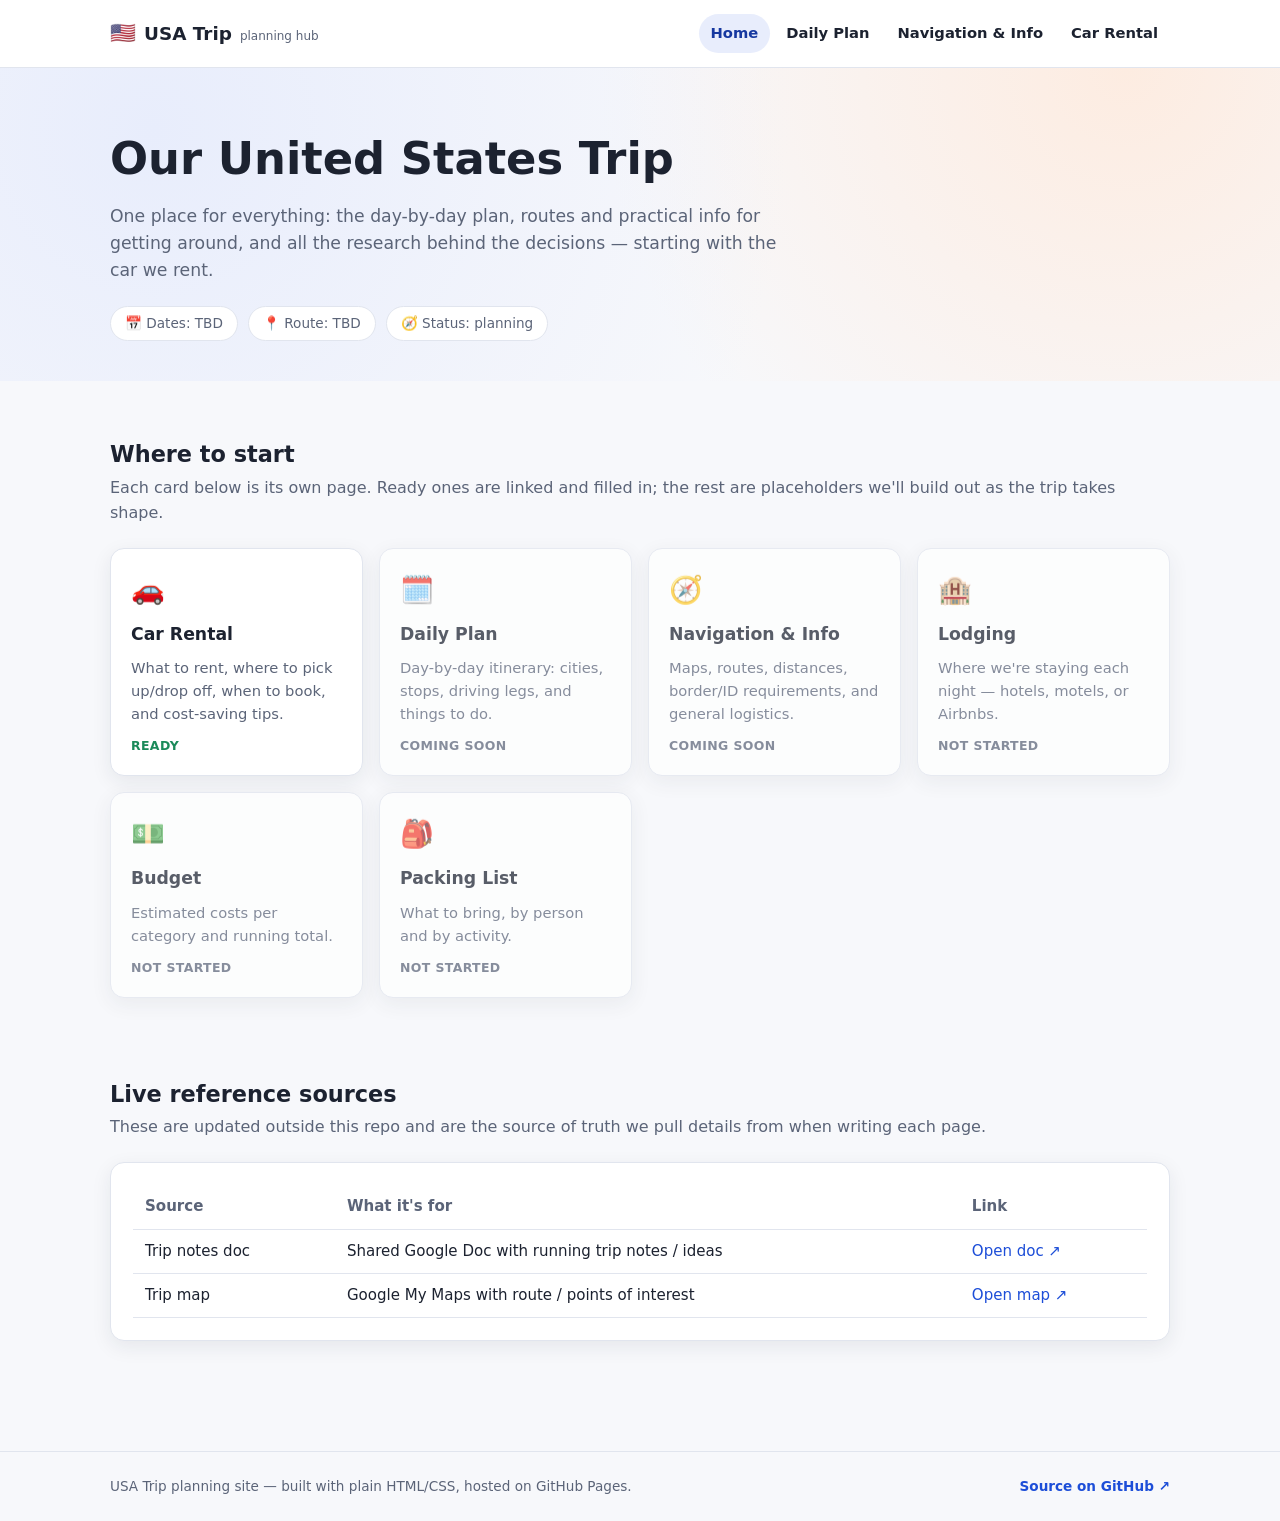
==== index.html @ cb9bdea5 "Scaffold USA trip planning site: home hub, car rental research page, placeholders - index.html home " ====
<!DOCTYPE html>
<html lang="en">
<head>
  <meta charset="UTF-8" />
  <meta name="viewport" content="width=device-width, initial-scale=1.0" />
  <title>USA Road Trip</title>
  <meta name="description" content="Trip planning hub: daily plan, navigation info, car rental research, and everything else for our United States trip." />
  <link rel="stylesheet" href="css/style.css" />
</head>
<body>

  <header class="site-header">
    <div class="wrap">
      <div class="brand"><span class="flag">🇺🇸</span> USA Trip <small>planning hub</small></div>
      <nav class="site-nav">
        <a href="index.html" class="active">Home</a>
        <a href="pages/daily-plan.html">Daily Plan</a>
        <a href="pages/navigation.html">Navigation &amp; Info</a>
        <a href="pages/car-rental.html">Car Rental</a>
      </nav>
    </div>
  </header>

  <section class="hero">
    <div class="wrap">
      <h1>Our United States Trip</h1>
      <p class="lede">
        One place for everything: the day-by-day plan, routes and practical
        info for getting around, and all the research behind the decisions —
        starting with the car we rent.
      </p>
      <div class="hero-meta">
        <span class="pill">📅 Dates: TBD</span>
        <span class="pill">📍 Route: TBD</span>
        <span class="pill">🧭 Status: planning</span>
      </div>
    </div>
  </section>

  <main class="wrap">

    <section id="topics">
      <h2>Where to start</h2>
      <p class="section-sub">Each card below is its own page. Ready ones are linked and filled in; the rest are placeholders we'll build out as the trip takes shape.</p>

      <div class="card-grid">

        <a class="card is-ready" href="pages/car-rental.html">
          <span class="icon">🚗</span>
          <h3>Car Rental</h3>
          <p>What to rent, where to pick up/drop off, when to book, and cost-saving tips.</p>
          <span class="status">Ready</span>
        </a>

        <a class="card is-soon" href="pages/daily-plan.html">
          <span class="icon">🗓️</span>
          <h3>Daily Plan</h3>
          <p>Day-by-day itinerary: cities, stops, driving legs, and things to do.</p>
          <span class="status">Coming soon</span>
        </a>

        <a class="card is-soon" href="pages/navigation.html">
          <span class="icon">🧭</span>
          <h3>Navigation &amp; Info</h3>
          <p>Maps, routes, distances, border/ID requirements, and general logistics.</p>
          <span class="status">Coming soon</span>
        </a>

        <div class="card is-soon">
          <span class="icon">🏨</span>
          <h3>Lodging</h3>
          <p>Where we're staying each night — hotels, motels, or Airbnbs.</p>
          <span class="status">Not started</span>
        </div>

        <div class="card is-soon">
          <span class="icon">💵</span>
          <h3>Budget</h3>
          <p>Estimated costs per category and running total.</p>
          <span class="status">Not started</span>
        </div>

        <div class="card is-soon">
          <span class="icon">🎒</span>
          <h3>Packing List</h3>
          <p>What to bring, by person and by activity.</p>
          <span class="status">Not started</span>
        </div>

      </div>
    </section>

    <section id="sources">
      <h2>Live reference sources</h2>
      <p class="section-sub">These are updated outside this repo and are the source of truth we pull details from when writing each page.</p>
      <div class="panel">
        <div class="table-wrap">
        <table>
          <thead><tr><th>Source</th><th>What it's for</th><th>Link</th></tr></thead>
          <tbody>
            <tr>
              <td>Trip notes doc</td>
              <td>Shared Google Doc with running trip notes / ideas</td>
              <td><a href="https://docs.google.com/document/d/1BXR2ipfOO5Q0voExCE4PzTYwg4jrBsk3/edit?pli=1" target="_blank" rel="noopener">Open doc ↗</a></td>
            </tr>
            <tr>
              <td>Trip map</td>
              <td>Google My Maps with route / points of interest</td>
              <td><a href="https://www.google.com/maps/d/u/0/edit?mid=1WM9u-u5MO-tDHtt3ySLaDUeo9hJZDwA" target="_blank" rel="noopener">Open map ↗</a></td>
            </tr>
          </tbody>
        </table>
        </div>
      </div>
    </section>

  </main>

  <footer class="site-footer">
    <div class="wrap">
      <span>USA Trip planning site — built with plain HTML/CSS, hosted on GitHub Pages.</span>
      <span><a href="https://github.com/avisalmon/arhab">Source on GitHub ↗</a></span>
    </div>
  </footer>

</body>
</html>
---- css/style.css ----
/* ============================================================
   USA Trip — shared stylesheet
   Used by index.html (root) and every page under /pages/
   ============================================================ */

:root {
  --bg: #f7f8fb;
  --surface: #ffffff;
  --surface-alt: #eef1f7;
  --text: #1c2230;
  --text-muted: #5b6478;
  --border: #e1e5ee;
  --accent: #1d4ed8;      /* road-trip blue */
  --accent-dark: #1638a0;
  --accent-soft: #e8edfc;
  --highlight: #e8590c;   /* highway sunset orange */
  --highlight-soft: #fdece1;
  --success: #1b8a5a;
  --radius: 14px;
  --shadow: 0 6px 20px rgba(28, 34, 48, 0.08);
  --max-width: 1100px;
}

@media (prefers-color-scheme: dark) {
  :root {
    --bg: #12151c;
    --surface: #1a1e28;
    --surface-alt: #20242f;
    --text: #eef1f7;
    --text-muted: #9aa3b8;
    --border: #2a2f3d;
    --accent: #6f93ff;
    --accent-dark: #96b0ff;
    --accent-soft: #1f2a4a;
    --highlight: #ff9457;
    --highlight-soft: #3a2418;
    --success: #4fd399;
    --shadow: 0 6px 24px rgba(0, 0, 0, 0.35);
  }
}

* { box-sizing: border-box; }

html { scroll-behavior: smooth; }

body {
  margin: 0;
  background: var(--bg);
  color: var(--text);
  font-family: "Segoe UI", system-ui, -apple-system, Roboto, Helvetica, Arial, sans-serif;
  line-height: 1.55;
}

img { max-width: 100%; }

a { color: var(--accent); text-decoration: none; }
a:hover { text-decoration: underline; }

.wrap {
  max-width: var(--max-width);
  margin: 0 auto;
  padding-inline: 20px;
}

/* ---------- Header / nav ---------- */

.site-header {
  position: sticky;
  top: 0;
  z-index: 20;
  background: var(--surface);
  border-bottom: 1px solid var(--border);
}

.site-header .wrap {
  display: flex;
  align-items: center;
  justify-content: space-between;
  gap: 16px;
  padding-block: 14px;
  flex-wrap: wrap;
}

.brand {
  display: flex;
  align-items: baseline;
  gap: 8px;
  font-weight: 700;
  font-size: 1.15rem;
  color: var(--text);
}

.brand .flag { font-size: 1.3rem; }
.brand small {
  font-weight: 500;
  color: var(--text-muted);
  font-size: 0.75rem;
}

.site-nav {
  display: flex;
  flex-wrap: wrap;
  gap: 4px;
}

.site-nav a {
  color: var(--text);
  padding: 8px 12px;
  border-radius: 999px;
  font-size: 0.92rem;
  font-weight: 600;
}

.site-nav a:hover { background: var(--surface-alt); text-decoration: none; }
.site-nav a.active { background: var(--accent-soft); color: var(--accent-dark); }
.site-nav a.soon { color: var(--text-muted); font-weight: 500; }

/* ---------- Hero ---------- */

.hero {
  padding-block: 56px 40px;
  background:
    radial-gradient(circle at 12% 20%, var(--accent-soft), transparent 55%),
    radial-gradient(circle at 88% 0%, var(--highlight-soft), transparent 45%);
}

.hero h1 {
  font-size: clamp(1.9rem, 4vw, 2.8rem);
  margin: 0 0 10px;
}

.hero p.lede {
  color: var(--text-muted);
  font-size: 1.08rem;
  max-width: 62ch;
  margin: 0 0 22px;
}

.hero-meta {
  display: flex;
  flex-wrap: wrap;
  gap: 10px;
}

.pill {
  display: inline-flex;
  align-items: center;
  gap: 6px;
  background: var(--surface);
  border: 1px solid var(--border);
  border-radius: 999px;
  padding: 6px 14px;
  font-size: 0.85rem;
  color: var(--text-muted);
}

/* ---------- Sections ---------- */

main { padding-block: 8px 60px; }

section { padding-block: 30px; }

section h2 {
  font-size: 1.4rem;
  margin-bottom: 4px;
}

section .section-sub {
  color: var(--text-muted);
  margin-top: 0;
  margin-bottom: 22px;
}

/* ---------- Topic card grid (index page) ---------- */

.card-grid {
  display: grid;
  grid-template-columns: repeat(auto-fit, minmax(240px, 1fr));
  gap: 16px;
}

.card {
  display: flex;
  flex-direction: column;
  gap: 10px;
  background: var(--surface);
  border: 1px solid var(--border);
  border-radius: var(--radius);
  padding: 20px;
  box-shadow: var(--shadow);
  transition: transform 0.15s ease, box-shadow 0.15s ease;
}

a.card { color: var(--text); }
a.card:hover {
  transform: translateY(-3px);
  text-decoration: none;
  box-shadow: 0 10px 26px rgba(28, 34, 48, 0.14);
}

.card .icon { font-size: 1.7rem; }
.card h3 { margin: 0; font-size: 1.08rem; }
.card p { margin: 0; color: var(--text-muted); font-size: 0.92rem; }

.card .status {
  margin-top: auto;
  font-size: 0.78rem;
  font-weight: 700;
  text-transform: uppercase;
  letter-spacing: 0.03em;
}

.card.is-ready .status { color: var(--success); }
.card.is-soon { opacity: 0.72; cursor: default; }
.card.is-soon .status { color: var(--text-muted); }

/* ---------- Generic content blocks (sub-pages) ---------- */

.page-hero {
  padding-block: 40px 20px;
}

.page-hero h1 { margin-bottom: 6px; }
.page-hero p.lede { color: var(--text-muted); max-width: 70ch; }

.breadcrumb {
  font-size: 0.85rem;
  color: var(--text-muted);
  margin-bottom: 6px;
}

.panel {
  background: var(--surface);
  border: 1px solid var(--border);
  border-radius: var(--radius);
  padding: 22px 24px;
  box-shadow: var(--shadow);
  margin-bottom: 20px;
}

.panel h2 { margin-top: 0; }

.table-wrap {
  overflow-x: auto;
  -webkit-overflow-scrolling: touch;
  margin: 0 -2px;
}

table {
  width: 100%;
  min-width: 480px;
  border-collapse: collapse;
  font-size: 0.94rem;
}

th, td {
  text-align: left;
  padding: 10px 12px;
  border-bottom: 1px solid var(--border);
}

th { color: var(--text-muted); font-weight: 700; }

.tag {
  display: inline-block;
  background: var(--accent-soft);
  color: var(--accent-dark);
  border-radius: 999px;
  padding: 2px 10px;
  font-size: 0.78rem;
  font-weight: 700;
}

.tag.warn { background: var(--highlight-soft); color: var(--highlight); }

.callout {
  border-left: 4px solid var(--accent);
  background: var(--accent-soft);
  border-radius: 0 10px 10px 0;
  padding: 14px 18px;
  margin: 18px 0;
  font-size: 0.94rem;
}

.callout.todo { border-color: var(--highlight); background: var(--highlight-soft); }

.placeholder-note {
  border: 1px dashed var(--border);
  border-radius: var(--radius);
  padding: 24px;
  color: var(--text-muted);
  text-align: center;
}

/* ---------- Footer ---------- */

.site-footer {
  border-top: 1px solid var(--border);
  padding-block: 24px;
  color: var(--text-muted);
  font-size: 0.85rem;
}

.site-footer .wrap {
  display: flex;
  flex-wrap: wrap;
  justify-content: space-between;
  gap: 10px;
}

.site-footer a { font-weight: 600; }

@media (max-width: 640px) {
  .site-header .wrap { flex-direction: column; align-items: flex-start; }
}

@media (max-width: 480px) {
  .panel { padding: 16px; }
  .hero { padding-block: 40px 28px; }
  section { padding-block: 22px; }
}
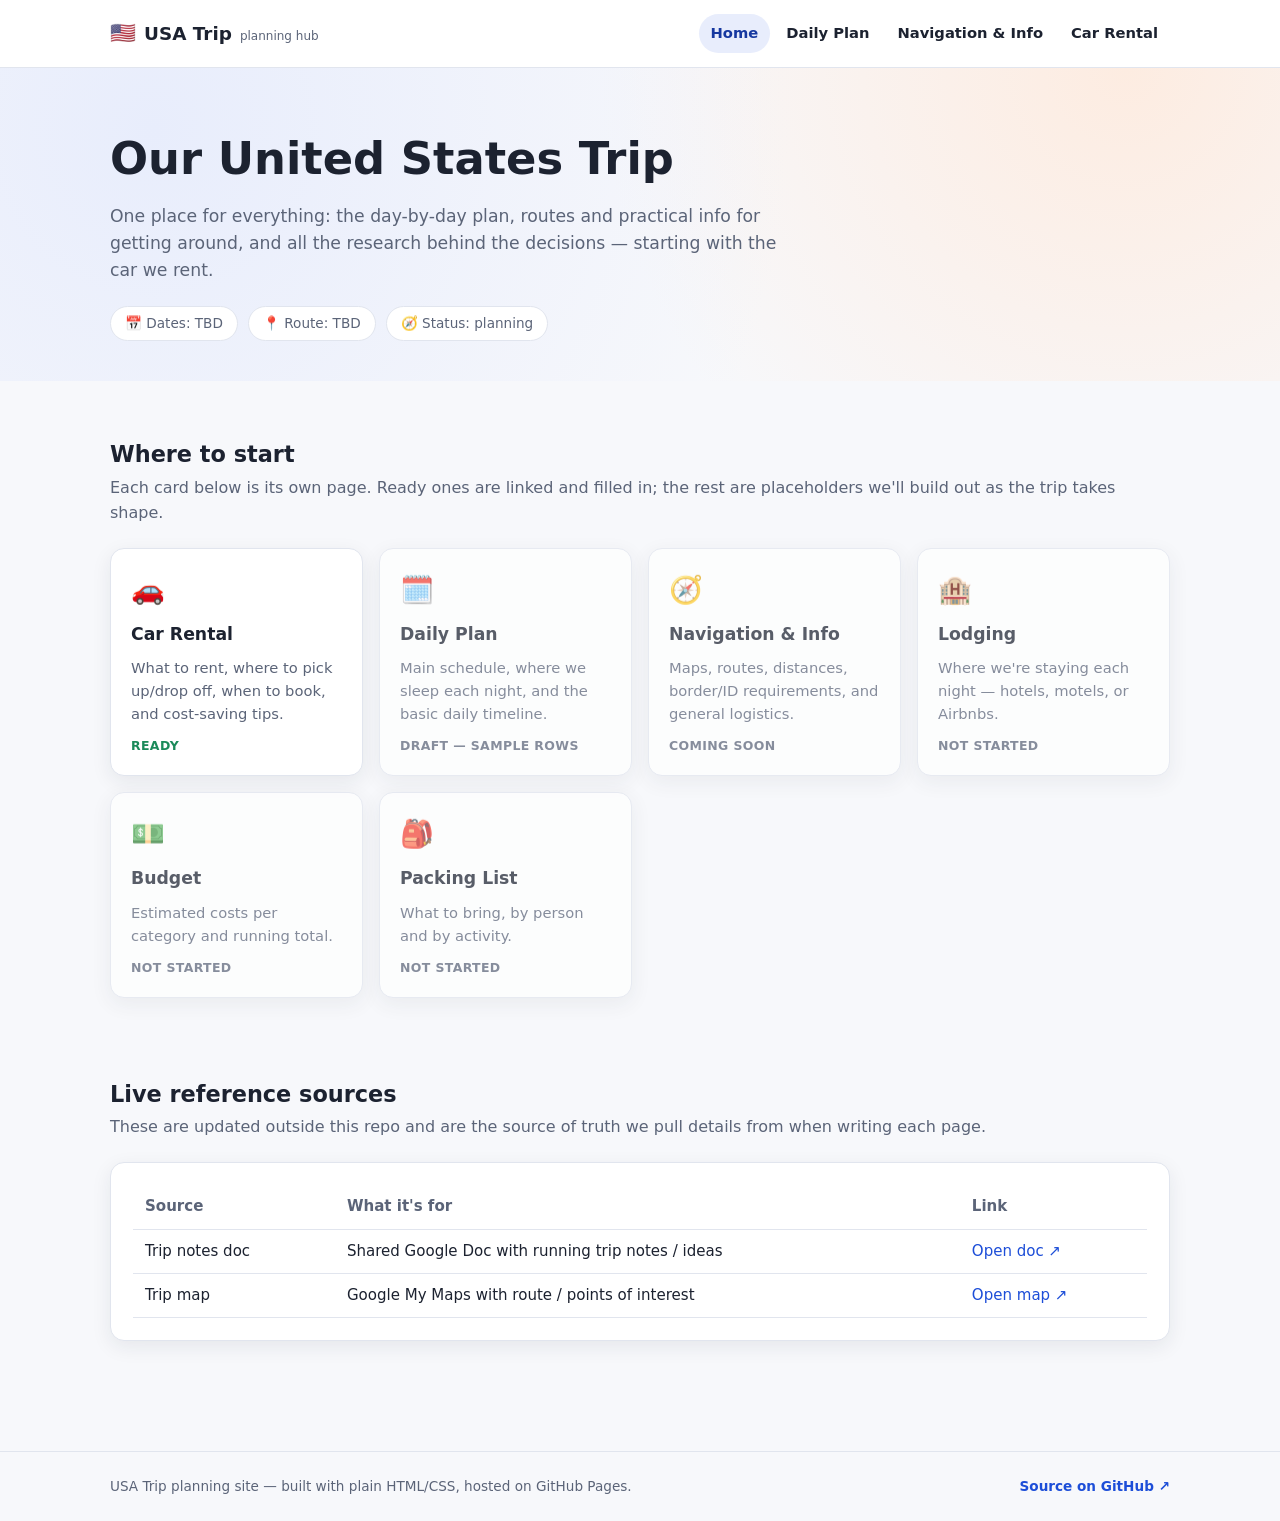
==== commit 97ab762d: "Add Daily Plan schedule skeleton; document ground-truth doc sync workflow - pages/daily-plan.html: t" ====
--- a/index.html
+++ b/index.html
@@ -55,8 +55,8 @@
         <a class="card is-soon" href="pages/daily-plan.html">
           <span class="icon">🗓️</span>
           <h3>Daily Plan</h3>
-          <p>Day-by-day itinerary: cities, stops, driving legs, and things to do.</p>
-          <span class="status">Coming soon</span>
+          <p>Main schedule, where we sleep each night, and the basic daily timeline.</p>
+          <span class="status">Draft — sample rows</span>
         </a>
 
         <a class="card is-soon" href="pages/navigation.html">
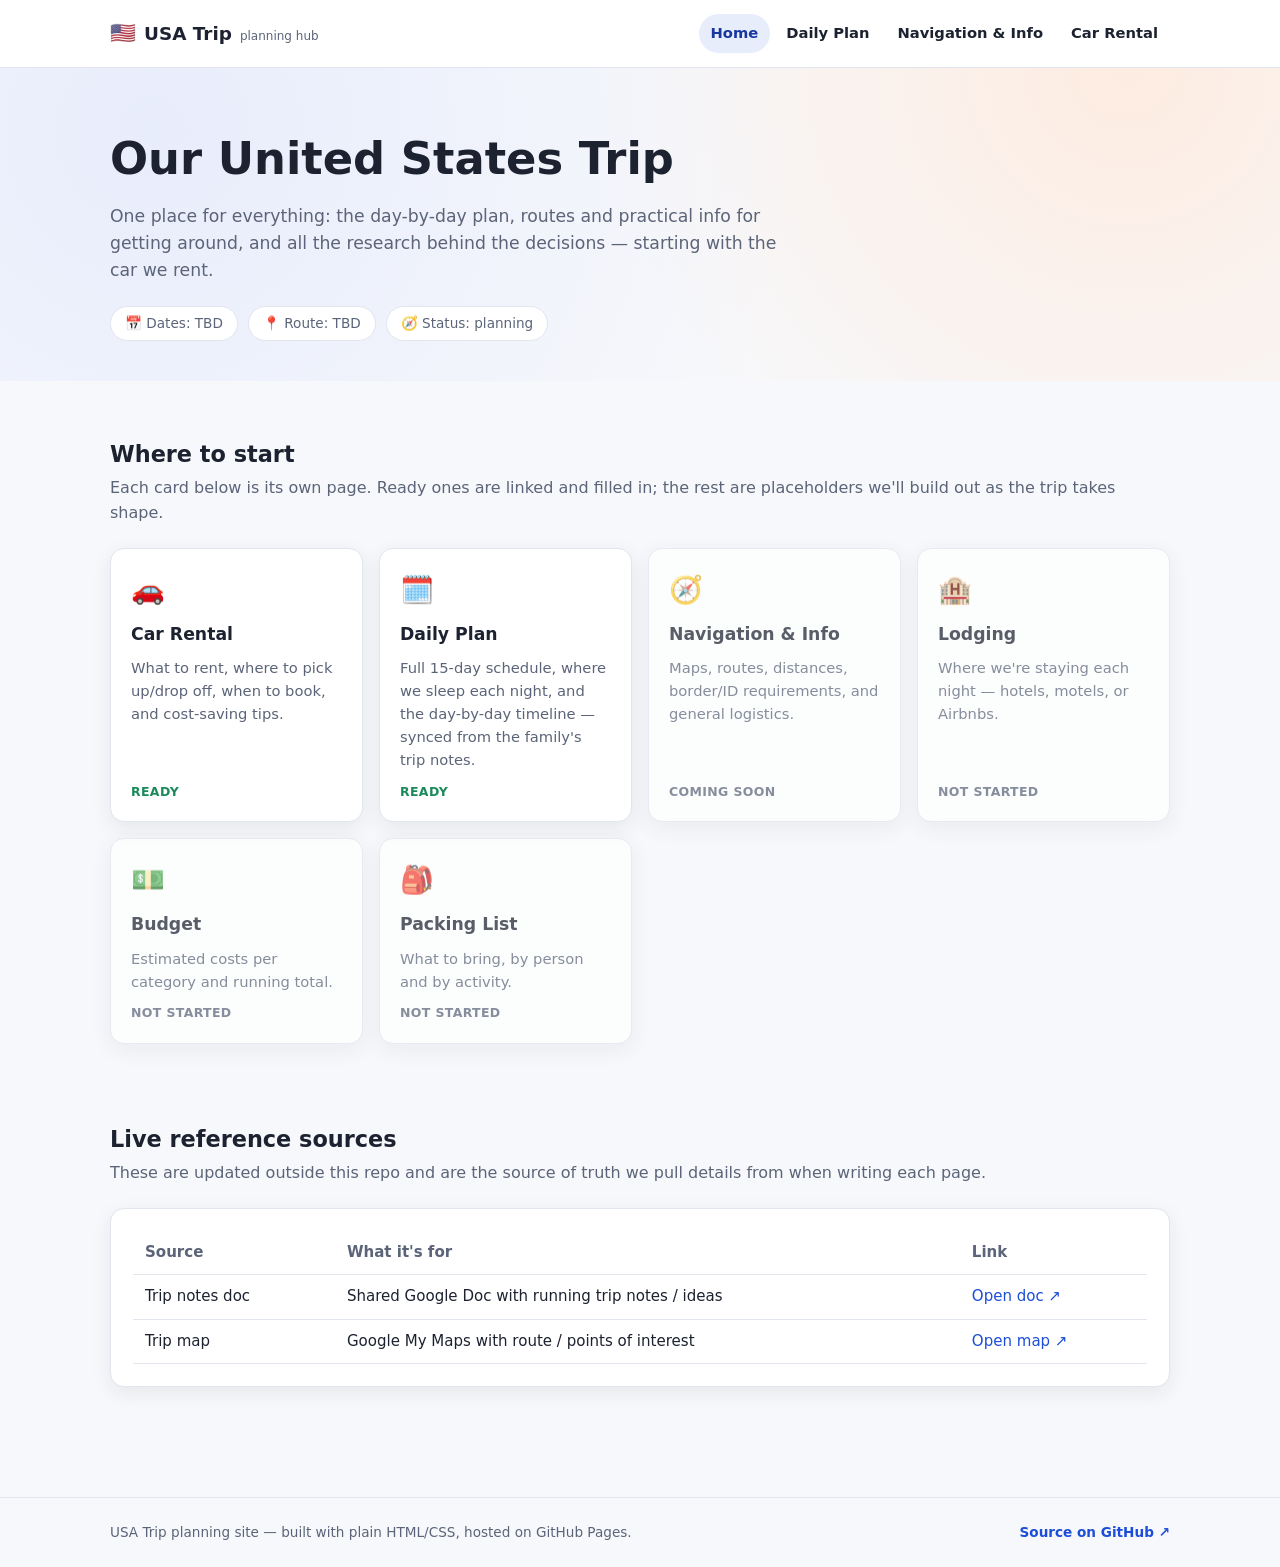
==== commit d95f3611: "Build the real Daily Plan page: full 15-day schedule, Plan/Optional tags, real links - pages/daily-p" ====
--- a/index.html
+++ b/index.html
@@ -52,11 +52,11 @@
           <span class="status">Ready</span>
         </a>
 
-        <a class="card is-soon" href="pages/daily-plan.html">
+        <a class="card is-ready" href="pages/daily-plan.html">
           <span class="icon">🗓️</span>
           <h3>Daily Plan</h3>
-          <p>Main schedule, where we sleep each night, and the basic daily timeline.</p>
-          <span class="status">Draft — sample rows</span>
+          <p>Full 15-day schedule, where we sleep each night, and the day-by-day timeline — synced from the family's trip notes.</p>
+          <span class="status">Ready</span>
         </a>
 
         <a class="card is-soon" href="pages/navigation.html">
--- a/css/style.css
+++ b/css/style.css
@@ -240,6 +240,44 @@
 
 .panel h2 { margin-top: 0; }
 
+/* details-as-panel (collapsible day cards) */
+details.panel { padding: 0; overflow: hidden; }
+details.panel > summary {
+  list-style: none;
+  cursor: pointer;
+  padding: 18px 24px;
+  display: flex;
+  align-items: center;
+  justify-content: space-between;
+  gap: 12px;
+  flex-wrap: wrap;
+}
+details.panel > summary::-webkit-details-marker { display: none; }
+details.panel > summary .chev { transition: transform 0.15s ease; color: var(--text-muted); }
+details.panel[open] > summary .chev { transform: rotate(90deg); }
+details.panel > summary .day-title { font-weight: 700; font-size: 1.05rem; }
+details.panel > summary .day-sub { color: var(--text-muted); font-size: 0.88rem; font-weight: 500; }
+details.panel .day-body { padding: 0 24px 20px; border-top: 1px solid var(--border); padding-top: 16px; }
+
+.timeline-list { list-style: none; margin: 0; padding: 0; }
+.timeline-list li {
+  padding: 10px 0;
+  border-bottom: 1px solid var(--border);
+  display: flex;
+  gap: 10px;
+  align-items: baseline;
+  flex-wrap: wrap;
+}
+.timeline-list li:last-child { border-bottom: none; }
+.timeline-list .time { font-weight: 700; color: var(--accent-dark); min-width: 4.5em; font-size: 0.88rem; }
+.timeline-list .desc { color: var(--text-muted); font-size: 0.92rem; flex: 1 1 auto; min-width: 0; }
+
+table {
+  width: 100%;
+  border-collapse: collapse;
+  font-size: 0.94rem;
+}
+
 .table-wrap {
   overflow-x: auto;
   -webkit-overflow-scrolling: touch;
@@ -269,9 +307,12 @@
   padding: 2px 10px;
   font-size: 0.78rem;
   font-weight: 700;
+  white-space: nowrap;
 }
 
 .tag.warn { background: var(--highlight-soft); color: var(--highlight); }
+
+.legend { display: flex; flex-wrap: wrap; gap: 14px; align-items: center; font-size: 0.88rem; color: var(--text-muted); margin-bottom: 18px; }
 
 .callout {
   border-left: 4px solid var(--accent);
@@ -292,6 +333,23 @@
   text-align: center;
 }
 
+.jumpnav {
+  display: flex;
+  flex-wrap: wrap;
+  gap: 6px;
+  margin-bottom: 26px;
+}
+.jumpnav a {
+  font-size: 0.82rem;
+  font-weight: 600;
+  background: var(--surface);
+  border: 1px solid var(--border);
+  border-radius: 999px;
+  padding: 5px 12px;
+  color: var(--text);
+}
+.jumpnav a:hover { background: var(--surface-alt); text-decoration: none; }
+
 /* ---------- Footer ---------- */
 
 .site-footer {
@@ -316,6 +374,8 @@
 
 @media (max-width: 480px) {
   .panel { padding: 16px; }
+  details.panel > summary { padding: 14px 16px; }
+  details.panel .day-body { padding: 0 16px 16px; }
   .hero { padding-block: 40px 28px; }
   section { padding-block: 22px; }
 }
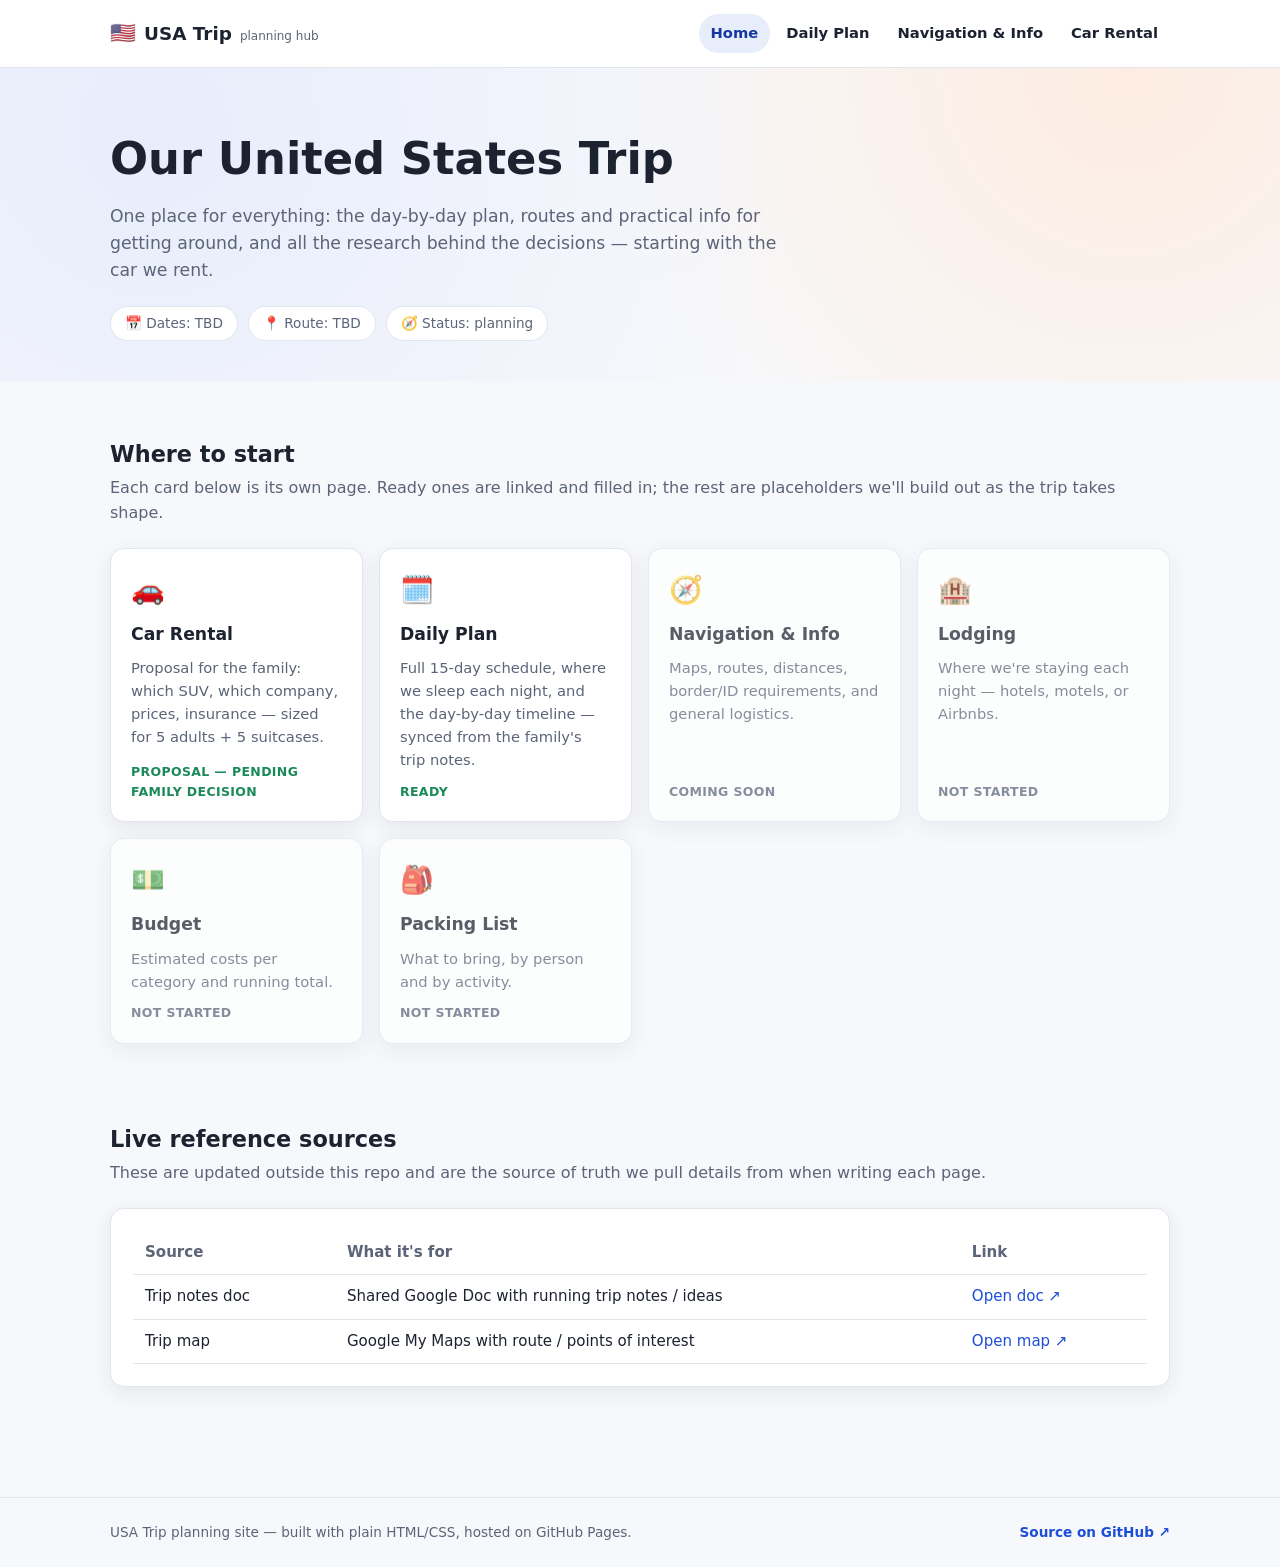
==== commit 055e3acf: "Rebuild Car Rental as a real research proposal for the family Sized specifically for this trip: 5 ad" ====
--- a/index.html
+++ b/index.html
@@ -48,8 +48,8 @@
         <a class="card is-ready" href="pages/car-rental.html">
           <span class="icon">🚗</span>
           <h3>Car Rental</h3>
-          <p>What to rent, where to pick up/drop off, when to book, and cost-saving tips.</p>
-          <span class="status">Ready</span>
+          <p>Proposal for the family: which SUV, which company, prices, insurance — sized for 5 adults + 5 suitcases.</p>
+          <span class="status">Proposal — pending family decision</span>
         </a>
 
         <a class="card is-ready" href="pages/daily-plan.html">
